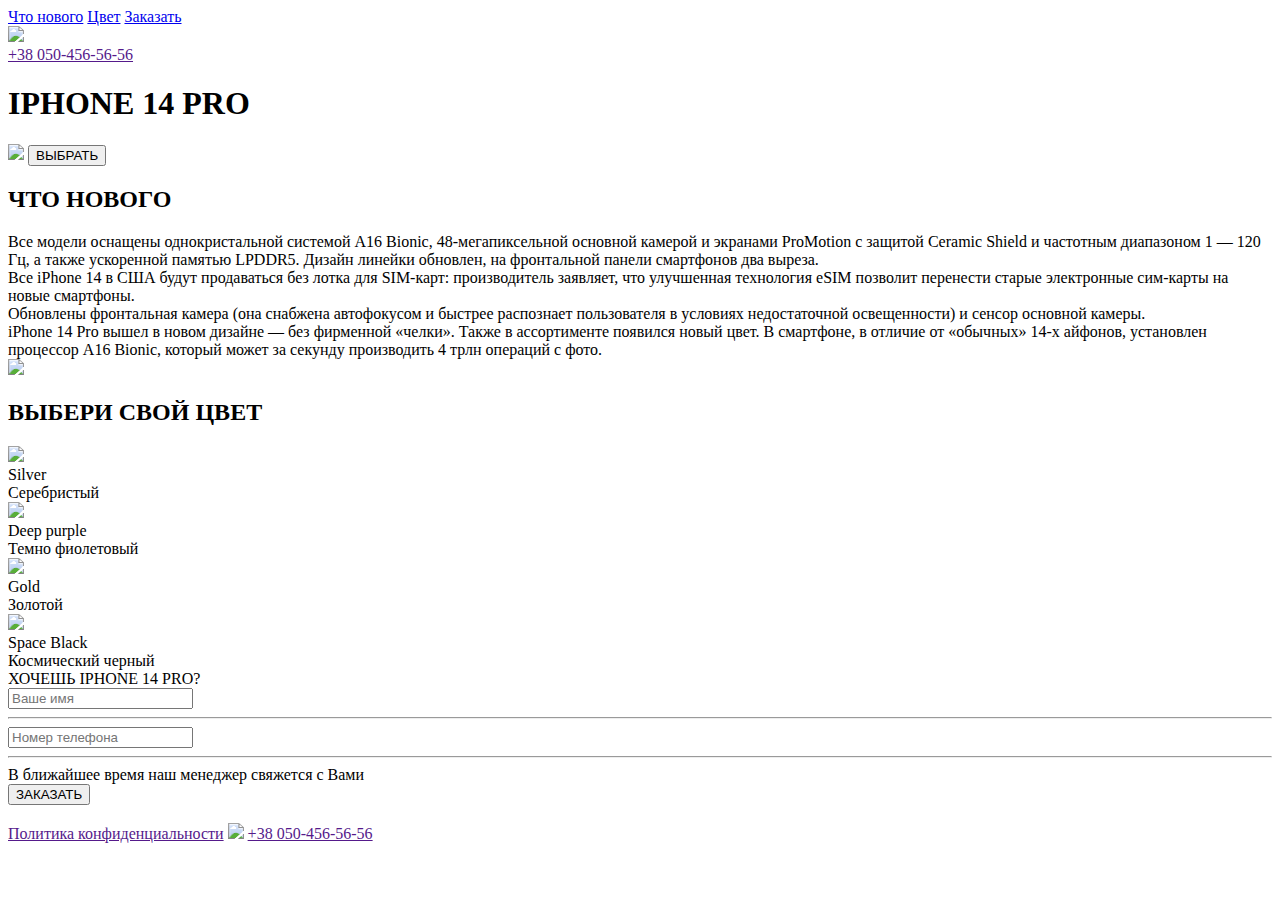
==== PEPE/index.html @ 15600d97 "6" ====
<!DOCTYPE html>
<html lang="ru">

<head>
	<meta charset="UTF-8">
	<meta http-equiv="X-UA-Compatible" content="IE=edge">
	<meta name="viewport" content="width=device-width, initial-scale=1.0">
	<link rel="stylesheet" href="css/style.css">
	<link rel="preconnect" href="https://fonts.googleapis.com">
	<link rel="preconnect" href="https://fonts.gstatic.com" crossorigin>
	<link href="https://fonts.googleapis.com/css2?family=Inter:wght@400;700&display=swap" rel="stylesheet">
	<title>Iphone 14 pro</title>
</head>

<body>
	<div class="wrapper">
		<header class="header">
			<nav class="header__nav-row">
				<div class="header__column">
					<div class="header__item item-column">
						<a data-goto=".whats-new" href='#' class="header__item-text">Что нового</a>
						<a data-goto=".pick-color" href="#" class="header__item-text">Цвет</a>
						<a data-goto=".purchase" href="#" class="header__item-text">Заказать</a>
					</div>
					<div class="header__item"><img href="" src="/img/Group.png" class="header__item-logo"></img></div>
					<div class="header__item"><a href="" class="header__item-phone">+38 050-456-56-56</a></div>
				</div>
			</nav>
		</header>
		<div class="header__content">
			<h1 class="header__content-h1 __anim-items">IPHONE 14 PRO</h1>
			<img src="/img/iphone_14_pro_finish_unselect_gallery_1_202209_GEO_US_removebg.png"
				class="header__content-iphone __anim-items"></img>
			<button data-goto=".pick-color" class="header__content-btn btn">ВЫБРАТЬ</button>
		</div>
		<div class="content">
			<h2 class="content__text whats-new">ЧТО НОВОГО</h2>
			<div class="content__container">
				<div class="container__items">
					<div class="container__item">
						<div class="container__text __anim-items">Все модели оснащены однокристальной системой A16
							Bionic,
							48-мегапиксельной основной камерой и экранами ProMotion с
							защитой Ceramic Shield и частотным диапазоном 1 — 120 Гц, а также ускоренной памятью LPDDR5.
							Дизайн линейки обновлен, на
							фронтальной панели смартфонов два выреза.</div>
						<div class="container__text __anim-items">Все iPhone 14 в США будут продаваться без
							лотка для
							SIM-карт:
							производитель заявляет, что улучшенная технология eSIM
							позволит перенести старые электронные сим-карты на новые смартфоны.</div>
						<div class="container__text __anim-items">Обновлены фронтальная камера (она снабжена
							автофокусом
							и быстрее
							распознает пользователя в условиях недостаточной
							освещенности) и сенсор основной камеры.
						</div>
						<div class="container__text text-bold __anim-items">iPhone 14 Pro вышел в новом дизайне
							— без
							фирменной
							«челки». Также в ассортименте появился новый цвет. В смартфоне, в
							отличие от «обычных» 14-х айфонов, установлен процессор A16 Bionic, который может за секунду
							производить 4 трлн операций
							с фото.</div>
					</div>
				</div>
				<div class="container__item-block"></div>
				<div class="container__item"><img class="item__iphone __anim-items"
						src="/img/Apple-iPhone-14-Pro-Max 1.jpg"></img>
				</div>

			</div>
			<h2 class="content__text pick-color">ВЫБЕРИ СВОЙ ЦВЕТ</h2>
			<div class="content__raw">
				<div class="box__items  __anim-items">
					<div class="box__item">
						<div class="item__content image "><img src="/img/silver 1.jpg"
								class="color__img __anim-items"></img></div>

						<div class="item__tittle">Silver</div>
						<div class="item__text">Серебристый</div>
					</div>
					<div class="box__item">
						<div class="item__content image"><img src="/img/purple.jpg" class="color__img"></img></div>
						<div class="item__tittle">Deep purple</div>
						<div class="item__text">Темно фиолетовый</div>
					</div>
					<div class="box__item">
						<div class="item__content image"><img src="/img/голд.jpg" class="color__img"></img></div>
						<div class="item__tittle">Gold</div>
						<div class="item__text">Золотой</div>
					</div>
					<div class="box__item">
						<div class="item__content image"><img src="/img/black.jpg" class="color__img"></img></div>
						<div class="item__tittle">Space Black</div>
						<div class="item__text">Космический черный</div>
					</div>
				</div>
			</div>
		</div>
		<div class="form">
			<div class="form__raw __anim-items">
				<div class="form__column-items ">
					<div class="column__item contacts">
						<div class="column__item form__content">
							<div class="form__tittle purchase">ХОЧЕШЬ IPHONE 14 PRO?</div>
							<div class="form__name"><input class="input" type="text" placeholder="Ваше имя"></div>
							<hr class="line">
							<div class="form__phone"><input type="tel" class="input" placeholder="Номер телефона"
									name="" id=""></div>
							<hr class="line">

							<div class="form__text">В ближайшее время наш менеджер свяжется с Вами</div>
							<button class="item__btn btn">ЗАКАЗАТЬ</button>
						</div>
					</div>

					<div class="column__item"><img class="column__iphone"
							src="/img/hero_endframe__cvklg0xk3w6e_large 1.jpg" alt=""></div>
				</div>
			</div>
		</div>

		<footer class="footer">
			<div class="footer__items">
				<a href="" class="footer__item">Политика конфиденциальности</a>
				<img src="/img/Group.png" class="footer__item footer__img"></img>
				<a href="" class="footer__item">+38 050-456-56-56</a>
			</div>
		</footer>
	</div>
	<script src="/script.js"></script>
</body>

</html>
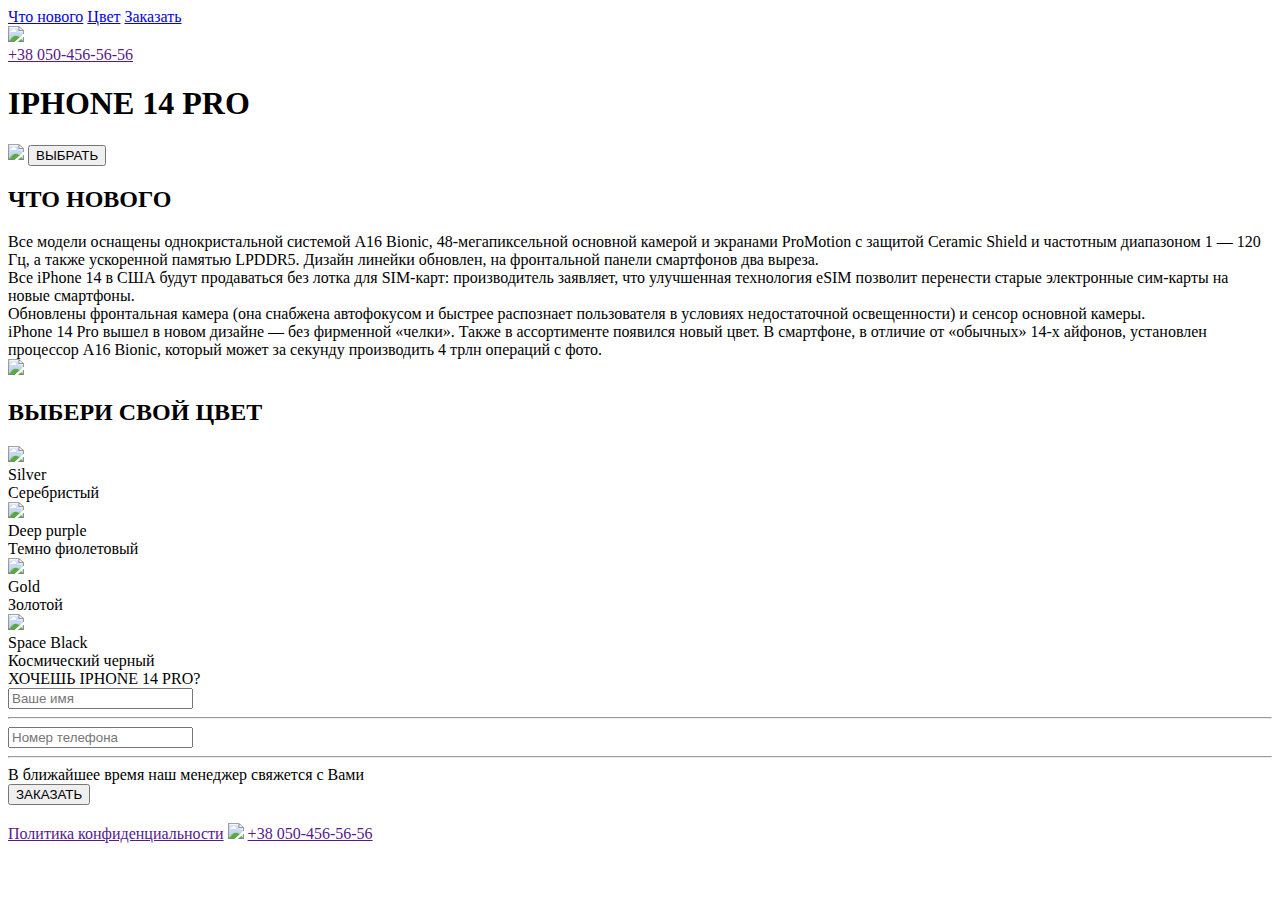
==== commit 492c5d42: "7" ====
--- a/PEPE/index.html
+++ b/PEPE/index.html
@@ -5,7 +5,7 @@
 	<meta charset="UTF-8">
 	<meta http-equiv="X-UA-Compatible" content="IE=edge">
 	<meta name="viewport" content="width=device-width, initial-scale=1.0">
-	<link rel="stylesheet" href="css/style.css">
+	<link rel="stylesheet" href="/style.css">
 	<link rel="preconnect" href="https://fonts.googleapis.com">
 	<link rel="preconnect" href="https://fonts.gstatic.com" crossorigin>
 	<link href="https://fonts.googleapis.com/css2?family=Inter:wght@400;700&display=swap" rel="stylesheet">
@@ -22,14 +22,14 @@
 						<a data-goto=".pick-color" href="#" class="header__item-text">Цвет</a>
 						<a data-goto=".purchase" href="#" class="header__item-text">Заказать</a>
 					</div>
-					<div class="header__item"><img href="" src="/img/Group.png" class="header__item-logo"></img></div>
+					<div class="header__item"><img href="" src="/Group.png" class="header__item-logo"></img></div>
 					<div class="header__item"><a href="" class="header__item-phone">+38 050-456-56-56</a></div>
 				</div>
 			</nav>
 		</header>
 		<div class="header__content">
 			<h1 class="header__content-h1 __anim-items">IPHONE 14 PRO</h1>
-			<img src="/img/iphone_14_pro_finish_unselect_gallery_1_202209_GEO_US_removebg.png"
+			<img src="/iphone_14_pro_finish_unselect_gallery_1_202209_GEO_US_removebg.png"
 				class="header__content-iphone __anim-items"></img>
 			<button data-goto=".pick-color" class="header__content-btn btn">ВЫБРАТЬ</button>
 		</div>
@@ -66,7 +66,7 @@
 				</div>
 				<div class="container__item-block"></div>
 				<div class="container__item"><img class="item__iphone __anim-items"
-						src="/img/Apple-iPhone-14-Pro-Max 1.jpg"></img>
+						src="/Apple-iPhone-14-Pro-Max 1.jpg"></img>
 				</div>
 
 			</div>
@@ -74,24 +74,24 @@
 			<div class="content__raw">
 				<div class="box__items  __anim-items">
 					<div class="box__item">
-						<div class="item__content image "><img src="/img/silver 1.jpg"
+						<div class="item__content image "><img src="/silver 1.jpg"
 								class="color__img __anim-items"></img></div>
 
 						<div class="item__tittle">Silver</div>
 						<div class="item__text">Серебристый</div>
 					</div>
 					<div class="box__item">
-						<div class="item__content image"><img src="/img/purple.jpg" class="color__img"></img></div>
+						<div class="item__content image"><img src="/purple.jpg" class="color__img"></img></div>
 						<div class="item__tittle">Deep purple</div>
 						<div class="item__text">Темно фиолетовый</div>
 					</div>
 					<div class="box__item">
-						<div class="item__content image"><img src="/img/голд.jpg" class="color__img"></img></div>
+						<div class="item__content image"><img src="/голд.jpg" class="color__img"></img></div>
 						<div class="item__tittle">Gold</div>
 						<div class="item__text">Золотой</div>
 					</div>
 					<div class="box__item">
-						<div class="item__content image"><img src="/img/black.jpg" class="color__img"></img></div>
+						<div class="item__content image"><img src="/black.jpg" class="color__img"></img></div>
 						<div class="item__tittle">Space Black</div>
 						<div class="item__text">Космический черный</div>
 					</div>
@@ -116,7 +116,7 @@
 					</div>
 
 					<div class="column__item"><img class="column__iphone"
-							src="/img/hero_endframe__cvklg0xk3w6e_large 1.jpg" alt=""></div>
+							src="/hero_endframe__cvklg0xk3w6e_large 1.jpg 1.jpg" alt=""></div>
 				</div>
 			</div>
 		</div>
@@ -124,12 +124,12 @@
 		<footer class="footer">
 			<div class="footer__items">
 				<a href="" class="footer__item">Политика конфиденциальности</a>
-				<img src="/img/Group.png" class="footer__item footer__img"></img>
+				<img src="/Group.png" class="footer__item footer__img"></img>
 				<a href="" class="footer__item">+38 050-456-56-56</a>
 			</div>
 		</footer>
 	</div>
-	<script src="/script.js"></script>
+	<script src="script.js"></script>
 </body>
 
 </html>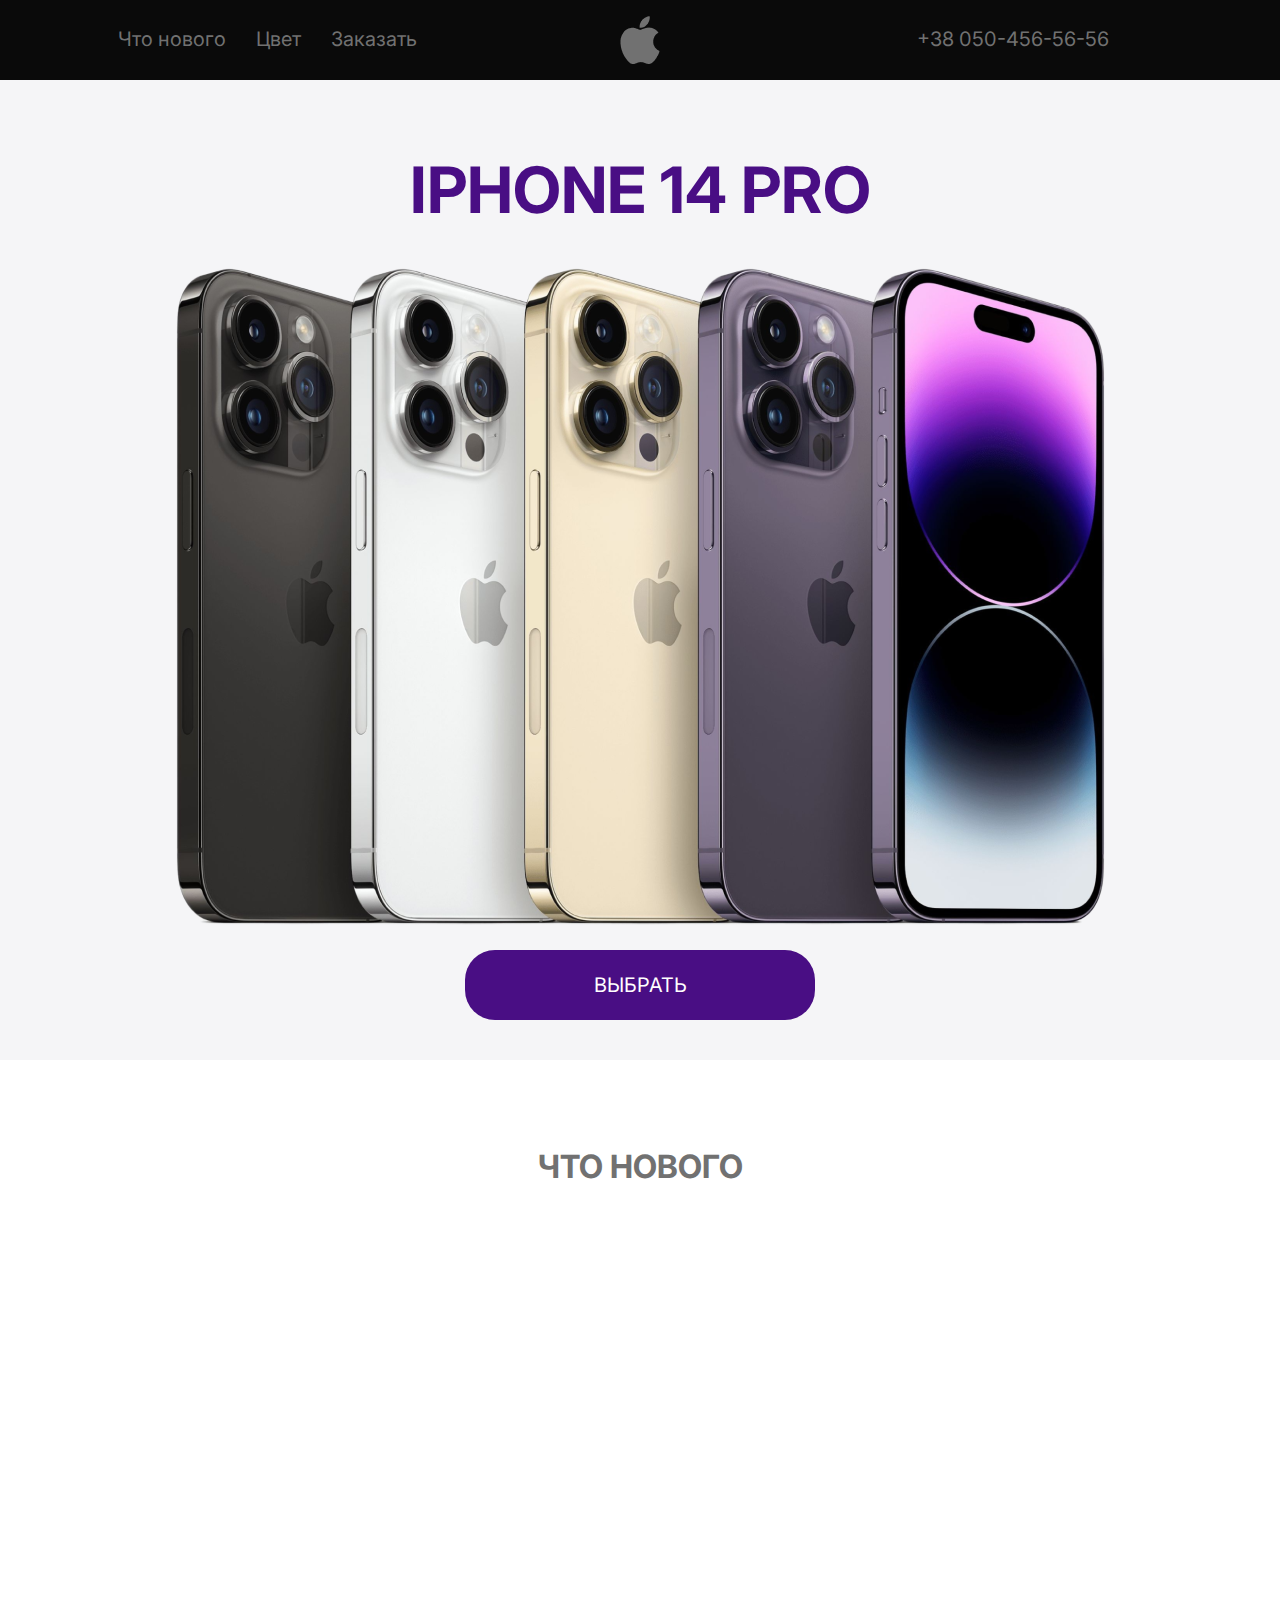
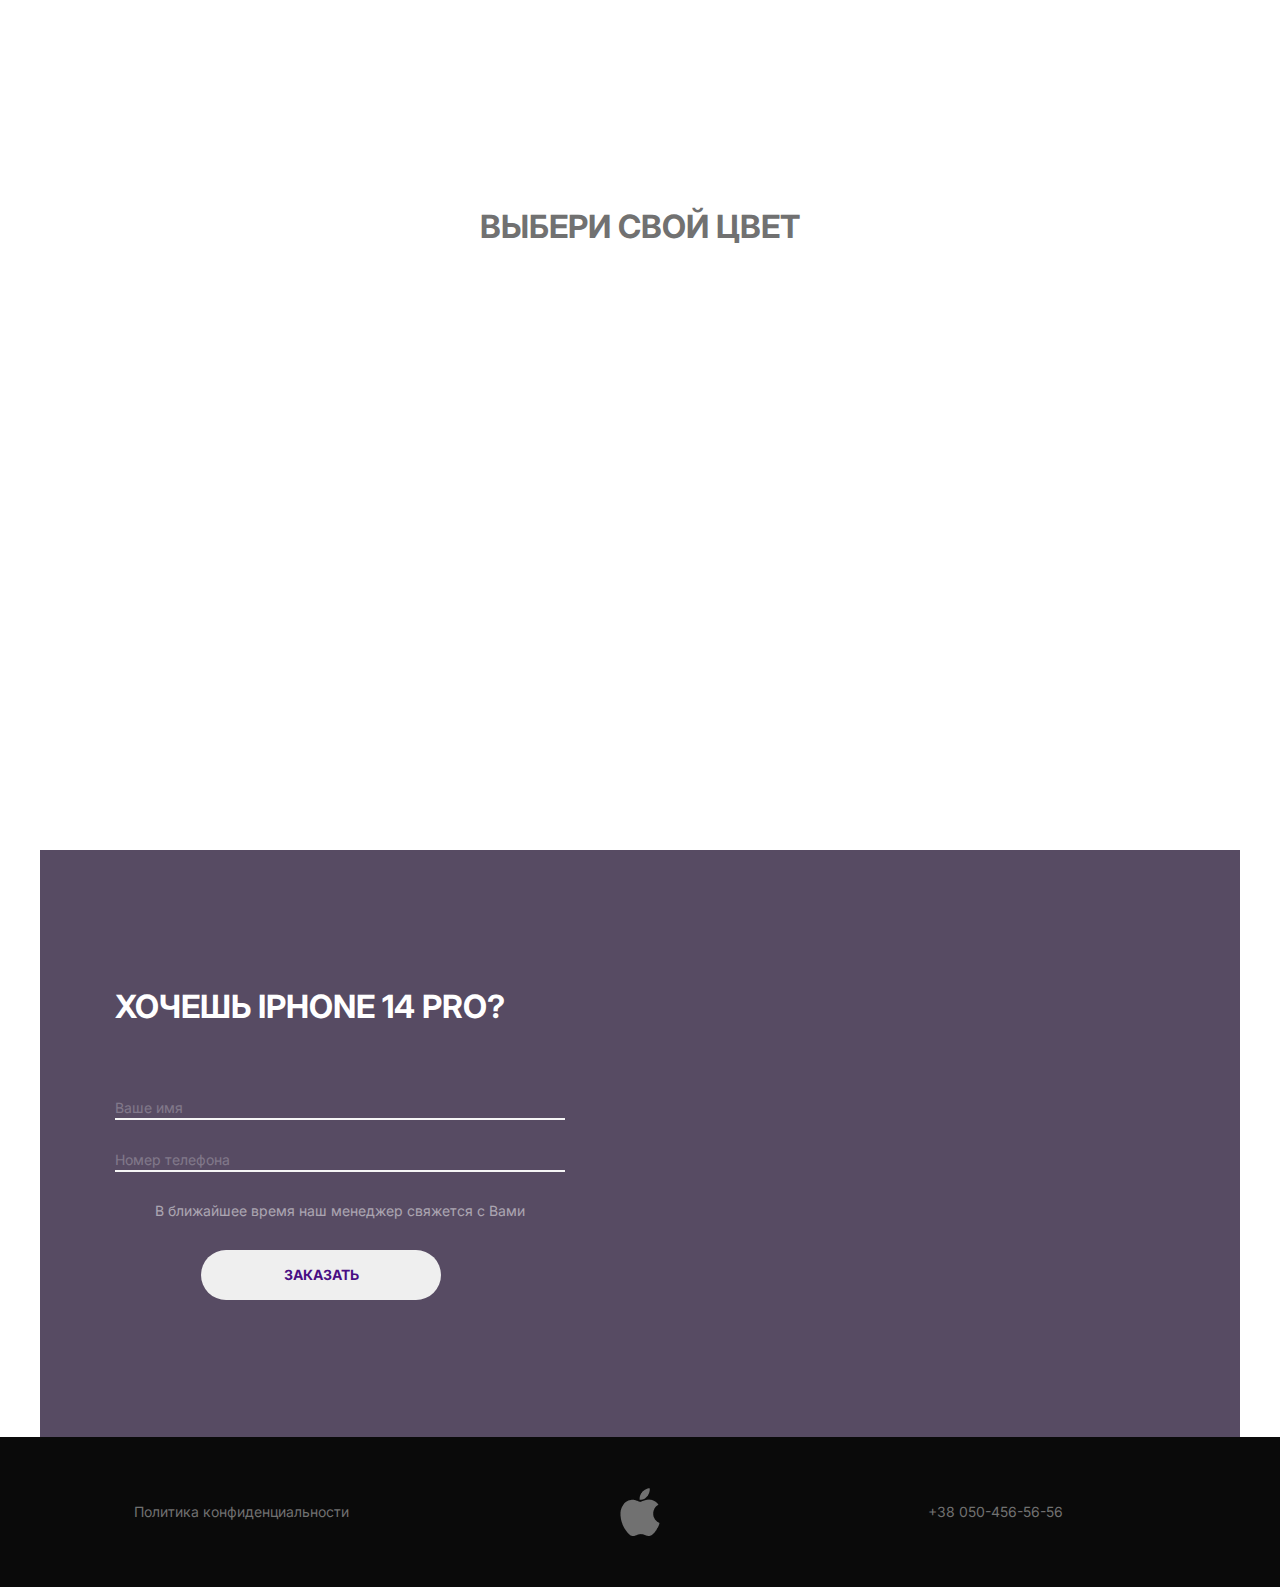
==== commit 38adb236: "Add files via upload" ====
--- a/PEPE/index.html
+++ b/PEPE/index.html
@@ -5,7 +5,7 @@
 	<meta charset="UTF-8">
 	<meta http-equiv="X-UA-Compatible" content="IE=edge">
 	<meta name="viewport" content="width=device-width, initial-scale=1.0">
-	<link rel="stylesheet" href="/style.css">
+	<link rel="stylesheet" href="style.css">
 	<link rel="preconnect" href="https://fonts.googleapis.com">
 	<link rel="preconnect" href="https://fonts.gstatic.com" crossorigin>
 	<link href="https://fonts.googleapis.com/css2?family=Inter:wght@400;700&display=swap" rel="stylesheet">
@@ -22,14 +22,14 @@
 						<a data-goto=".pick-color" href="#" class="header__item-text">Цвет</a>
 						<a data-goto=".purchase" href="#" class="header__item-text">Заказать</a>
 					</div>
-					<div class="header__item"><img href="" src="/Group.png" class="header__item-logo"></img></div>
+					<div class="header__item"><img href="" src="Group.png" class="header__item-logo"></img></div>
 					<div class="header__item"><a href="" class="header__item-phone">+38 050-456-56-56</a></div>
 				</div>
 			</nav>
 		</header>
 		<div class="header__content">
 			<h1 class="header__content-h1 __anim-items">IPHONE 14 PRO</h1>
-			<img src="/iphone_14_pro_finish_unselect_gallery_1_202209_GEO_US_removebg.png"
+			<img src="iphone_14_pro_finish_unselect_gallery_1_202209_GEO_US_removebg.png"
 				class="header__content-iphone __anim-items"></img>
 			<button data-goto=".pick-color" class="header__content-btn btn">ВЫБРАТЬ</button>
 		</div>
@@ -66,7 +66,7 @@
 				</div>
 				<div class="container__item-block"></div>
 				<div class="container__item"><img class="item__iphone __anim-items"
-						src="/Apple-iPhone-14-Pro-Max 1.jpg"></img>
+						src="Apple-iPhone-14-Pro-Max 1.jpg"></img>
 				</div>
 
 			</div>
@@ -74,24 +74,24 @@
 			<div class="content__raw">
 				<div class="box__items  __anim-items">
 					<div class="box__item">
-						<div class="item__content image "><img src="/silver 1.jpg"
-								class="color__img __anim-items"></img></div>
+						<div class="item__content image "><img src="silver 1.jpg" class="color__img __anim-items"></img>
+						</div>
 
 						<div class="item__tittle">Silver</div>
 						<div class="item__text">Серебристый</div>
 					</div>
 					<div class="box__item">
-						<div class="item__content image"><img src="/purple.jpg" class="color__img"></img></div>
+						<div class="item__content image"><img src="purple.jpg" class="color__img"></img></div>
 						<div class="item__tittle">Deep purple</div>
 						<div class="item__text">Темно фиолетовый</div>
 					</div>
 					<div class="box__item">
-						<div class="item__content image"><img src="/голд.jpg" class="color__img"></img></div>
+						<div class="item__content image"><img src="голд.jpg" class="color__img"></img></div>
 						<div class="item__tittle">Gold</div>
 						<div class="item__text">Золотой</div>
 					</div>
 					<div class="box__item">
-						<div class="item__content image"><img src="/black.jpg" class="color__img"></img></div>
+						<div class="item__content image"><img src="black.jpg" class="color__img"></img></div>
 						<div class="item__tittle">Space Black</div>
 						<div class="item__text">Космический черный</div>
 					</div>
@@ -116,7 +116,7 @@
 					</div>
 
 					<div class="column__item"><img class="column__iphone"
-							src="/hero_endframe__cvklg0xk3w6e_large 1.jpg 1.jpg" alt=""></div>
+							src="hero_endframe__cvklg0xk3w6e_large 1.jpg 1.jpg" alt=""></div>
 				</div>
 			</div>
 		</div>
@@ -124,7 +124,7 @@
 		<footer class="footer">
 			<div class="footer__items">
 				<a href="" class="footer__item">Политика конфиденциальности</a>
-				<img src="/Group.png" class="footer__item footer__img"></img>
+				<img src="Group.png" class="footer__item footer__img"></img>
 				<a href="" class="footer__item">+38 050-456-56-56</a>
 			</div>
 		</footer>
--- a/PEPE/style.css
+++ b/PEPE/style.css
@@ -0,0 +1,469 @@
+* {
+  padding: 0;
+  margin: 0;
+  border: 0;
+  font-size: 20px;
+  box-sizing: border-box;
+}
+
+@media (max-width: 1000px) {
+  .content__container {
+    padding: 0 25px;
+    display: flex;
+    flex-direction: column-reverse;
+    align-items: center;
+  }
+  .content__container__items {
+    margin: 0 auto;
+  }
+  .content__container__item:first-child {
+    margin-right: 0px;
+  }
+  .content__container__item-block {
+    width: 0px;
+  }
+  .color__img {
+    margin: 0 auto;
+    max-width: 240px;
+  }
+  .box__items {
+    flex-wrap: wrap;
+    justify-content: center;
+    gap: 10%;
+  }
+  .form__column-items {
+    display: flex;
+    justify-content: center;
+    flex-direction: column;
+  }
+  .column__iphone {
+    max-width: 100%;
+  }
+  .column__item {
+    width: 100%;
+    height: 100%;
+    background: #574B63;
+  }
+  .form__content {
+    padding: 0px;
+  }
+  .column__item {
+    width: auto;
+  }
+}
+.header__item-text {
+  scroll-behavior: smooth;
+}
+
+.wrapper {
+  margin: 0 auto;
+}
+
+.header {
+  width: 100%;
+  min-height: 80px;
+  background-color: #0A0A0A;
+  display: flex;
+  justify-content: center;
+}
+.header__nav-row {
+  display: flex;
+  width: 1119px;
+}
+.header__column {
+  display: flex;
+  flex: 1 0 33.333%;
+}
+.header__item {
+  width: 100%;
+  display: flex;
+  justify-content: center;
+  align-items: center;
+}
+.header__item-text {
+  font-family: "Inter";
+  font-style: normal;
+  font-size: 20px;
+  line-height: 29.05px;
+  color: #717171;
+  text-decoration: none;
+  justify-content: center;
+  margin: 0 30px 0 0;
+}
+.header__item-text:last-child {
+  margin: 0px;
+}
+.header__item-logo {
+  max-width: 100%;
+}
+.header__item-phone {
+  font-family: "Inter";
+  font-style: normal;
+  font-size: 20px;
+  line-height: 29.05px;
+  text-decoration: none;
+  color: #717171;
+}
+.header__content {
+  display: flex;
+  justify-content: center;
+  flex-direction: column;
+  width: 100%;
+  background-color: #F5F5F7;
+  margin-bottom: 87px;
+}
+.header__content-h1 {
+  text-align: center;
+  transform: translate(0px, 100%);
+  opacity: 0;
+  transition: all 0.8s ease 0s;
+  font-family: "Inter";
+  font-style: normal;
+  padding-top: 71px;
+  color: #490E84;
+  font-size: 64px;
+  line-height: 77.45px;
+  margin-bottom: 40px;
+}
+.header__content-h1._active {
+  transform: translate(0px, 0px);
+  opacity: 1;
+}
+.header__content-iphone {
+  transform: translate(0px, 20%);
+  opacity: 0;
+  transition: all 0.8s ease 0s;
+  max-width: 100%;
+  margin: 0 auto;
+  margin-bottom: 25px;
+}
+.header__content-iphone._active {
+  opacity: 1;
+  transform: translate(0px, 0px);
+}
+.header__content-btn {
+  font-family: "Inter";
+  font-style: normal;
+  margin: 0 auto;
+  background-color: #490E84;
+  color: white;
+  margin-bottom: 40px;
+}
+
+.item-column {
+  display: flex;
+}
+
+.btn {
+  width: 350px;
+  height: 70px;
+  border-radius: 30px;
+}
+
+.content {
+  margin: 0 auto;
+  max-width: 1101px;
+}
+.content__text {
+  font-family: "Inter";
+  font-style: normal;
+  text-align: center;
+  margin-bottom: 50px;
+  color: #717171;
+  font-size: 32px;
+  line-height: 39px;
+}
+.content__container {
+  display: flex;
+  justify-content: center;
+}
+.content__raw {
+  margin-bottom: 150px;
+}
+
+.container__items {
+  max-width: 560px;
+}
+.container__item-block {
+  width: 191px;
+}
+.container__text {
+  transform: translate(0px, 100px);
+  opacity: 0;
+  transition: all 0.8s ease 0s;
+  font-family: "Inter";
+  font-style: normal;
+  color: #0A0A0A;
+  font-weight: 400;
+  font-size: 14px;
+  line-height: 130%;
+  margin-bottom: 30px;
+}
+.container__text._active {
+  transform: translate(0px, 0px);
+  opacity: 1;
+}
+.container__text:last-child {
+  margin-bottom: 150px;
+}
+
+.item__iphone {
+  transform: translate(0px, 100px);
+  opacity: 0;
+  transition: all 0.8s ease 0s;
+  max-width: 350px;
+}
+
+.item__iphone._active {
+  transform: translate(0px, 0px);
+  opacity: 1;
+}
+
+.text-bold {
+  color: #0A0A0A;
+  font-weight: 700;
+  font-size: 20px;
+  line-height: 130%;
+}
+
+.raw__items {
+  display: flex;
+}
+.box__items {
+  display: flex;
+}
+
+.box__item {
+  flex: 0 1 25%;
+}
+
+.item__text {
+  color: #0A0A0A;
+  font-family: "Inter";
+  font-style: normal;
+  text-align: center;
+  font-weight: 400;
+  font-size: 14px;
+  line-height: 130%;
+}
+.item__tittle {
+  color: #0A0A0A;
+  font-family: "Inter";
+  font-style: normal;
+  margin-bottom: 20px;
+  text-align: center;
+  font-weight: 700;
+  font-size: 20px;
+  line-height: 130%;
+}
+.item__btn {
+  margin-left: 86px;
+  width: 240px;
+  height: 50px;
+  font-family: "Inter";
+  font-style: normal;
+}
+
+.item__content {
+  display: flex;
+  margin-bottom: 20px;
+}
+
+.color__img {
+  margin: 0 auto;
+  max-width: 240px;
+}
+
+.color__img:hover {
+  border-radius: 31px;
+  -webkit-animation: shadow-drop-2-lr 0.4s cubic-bezier(0.25, 0.46, 0.45, 0.94) both;
+          animation: shadow-drop-2-lr 0.4s cubic-bezier(0.25, 0.46, 0.45, 0.94) both;
+}
+
+.box__items {
+  transform: translate(0px, 20%);
+  opacity: 0;
+  transition: all 0.8s ease 0s;
+}
+
+.box__items._active {
+  transform: translate(0px, 0px);
+  opacity: 1;
+}
+
+.form__raw {
+  max-height: 600px;
+  max-width: 1200px;
+  margin: 0 auto;
+}
+.form__column-items {
+  background: #574B63;
+  display: flex;
+}
+.form__tittle {
+  font-family: "Inter";
+  font-style: normal;
+  color: white;
+  font-weight: 700;
+  font-size: 32px;
+  line-height: 39px;
+  margin-bottom: 72px;
+}
+.form__name {
+  font-family: "Inter";
+  font-style: normal;
+  color: white;
+  font-weight: 400;
+  font-size: 14px;
+  line-height: 130%;
+  opacity: 0.5;
+  margin-bottom: 10px;
+}
+.form__phone {
+  font-family: "Inter";
+  font-style: normal;
+  color: white;
+  font-weight: 400;
+  font-size: 14px;
+  line-height: 130%;
+  opacity: 0.5;
+  margin-bottom: 10px;
+}
+.form__text {
+  font-family: "Inter";
+  font-style: normal;
+  text-align: center;
+  color: white;
+  font-weight: 400;
+  font-size: 14px;
+  line-height: 130%;
+  opacity: 0.5;
+  margin-bottom: 30px;
+}
+
+.line {
+  margin-top: -10px;
+  border: 1px solid #F5F5F5;
+  margin-bottom: 30px;
+}
+
+.column__item {
+  width: 100%;
+  height: 100%;
+}
+.column__iphone {
+  min-width: 100%;
+}
+
+.form__content {
+  padding: 137px 75px;
+}
+
+.item__btn {
+  color: #490E84;
+  font-weight: 700;
+  font-size: 14px;
+  line-height: 130%;
+}
+
+.btn:hover {
+  -webkit-animation: shadow-drop-2-lr 0.4s cubic-bezier(0.25, 0.46, 0.45, 0.94) both;
+          animation: shadow-drop-2-lr 0.4s cubic-bezier(0.25, 0.46, 0.45, 0.94) both;
+}
+
+.footer {
+  height: 150px;
+  background: #0A0A0A;
+  display: flex;
+}
+.footer__items {
+  display: flex;
+  align-items: center;
+  flex: 1 0 33.333%;
+}
+.footer__item {
+  width: 218px;
+  font-family: "Inter";
+  font-style: normal;
+  margin: 0 auto;
+  text-decoration: none;
+  font-weight: 400;
+  font-size: 14px;
+  line-height: 130%;
+  color: #717171;
+}
+.footer__img {
+  width: 40px;
+}
+
+.input {
+  min-height: 20px;
+  min-width: 450px;
+  font-family: "Inter";
+  font-style: normal;
+  margin: 0 auto;
+  text-decoration: none;
+  font-weight: 400;
+  font-size: 14px;
+  line-height: 130%;
+  outline: none;
+  color: white;
+  background: rgba(87, 75, 99, 0);
+}
+
+.input:hover {
+  border-radius: 5px;
+  -webkit-animation: shadow-drop-2-lr 0.4s cubic-bezier(0.25, 0.46, 0.45, 0.94) both;
+          animation: shadow-drop-2-lr 0.4s cubic-bezier(0.25, 0.46, 0.45, 0.94) both;
+}
+
+input::-webkit-input-placeholder {
+  color: white;
+  opacity: 0.5;
+}
+
+@-webkit-keyframes shadow-drop-2-lr {
+  0% {
+    transform: translateZ(0);
+    box-shadow: 0 0 0 0 rgba(0, 0, 0, 0), 0 0 0 0 rgba(0, 0, 0, 0);
+  }
+  100% {
+    transform: translateZ(50px);
+    box-shadow: 0 0 20px 0px rgba(0, 0, 0, 0.5), 12px 0 20px -12px rgba(0, 0, 0, 0.1);
+  }
+}
+
+@keyframes shadow-drop-2-lr {
+  0% {
+    transform: translateZ(0);
+    box-shadow: 0 0 0 0 rgba(0, 0, 0, 0), 0 0 0 0 rgba(0, 0, 0, 0);
+  }
+  100% {
+    transform: translateZ(50px);
+    box-shadow: 0 0 20px 0px rgba(0, 0, 0, 0.5), 12px 0 20px -12px rgba(0, 0, 0, 0.1);
+  }
+}
+@-webkit-keyframes tracking-in-expand {
+  0% {
+    letter-spacing: -0.5em;
+    opacity: 0;
+  }
+  40% {
+    opacity: 0.6;
+  }
+  100% {
+    opacity: 1;
+  }
+}
+@keyframes tracking-in-expand {
+  0% {
+    letter-spacing: -0.5em;
+    opacity: 0;
+  }
+  40% {
+    opacity: 0.6;
+  }
+  100% {
+    opacity: 1;
+  }
+}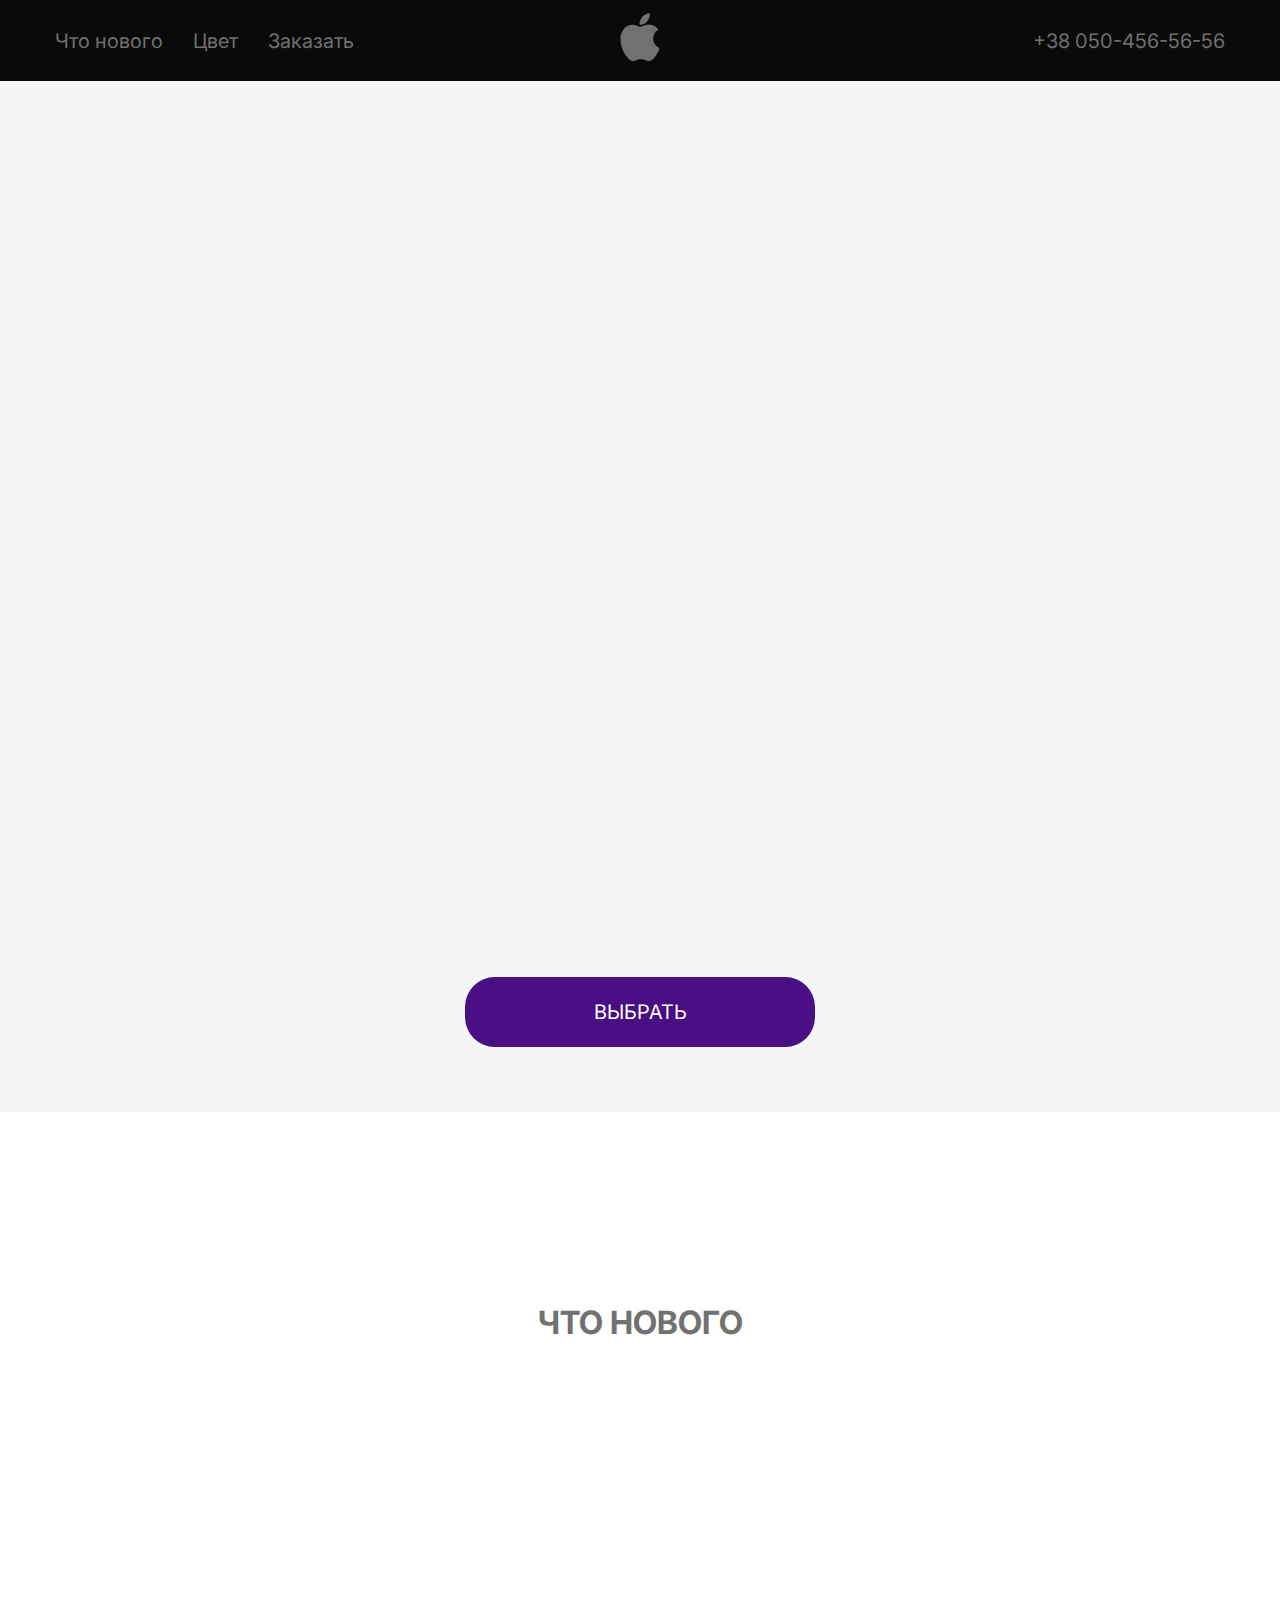
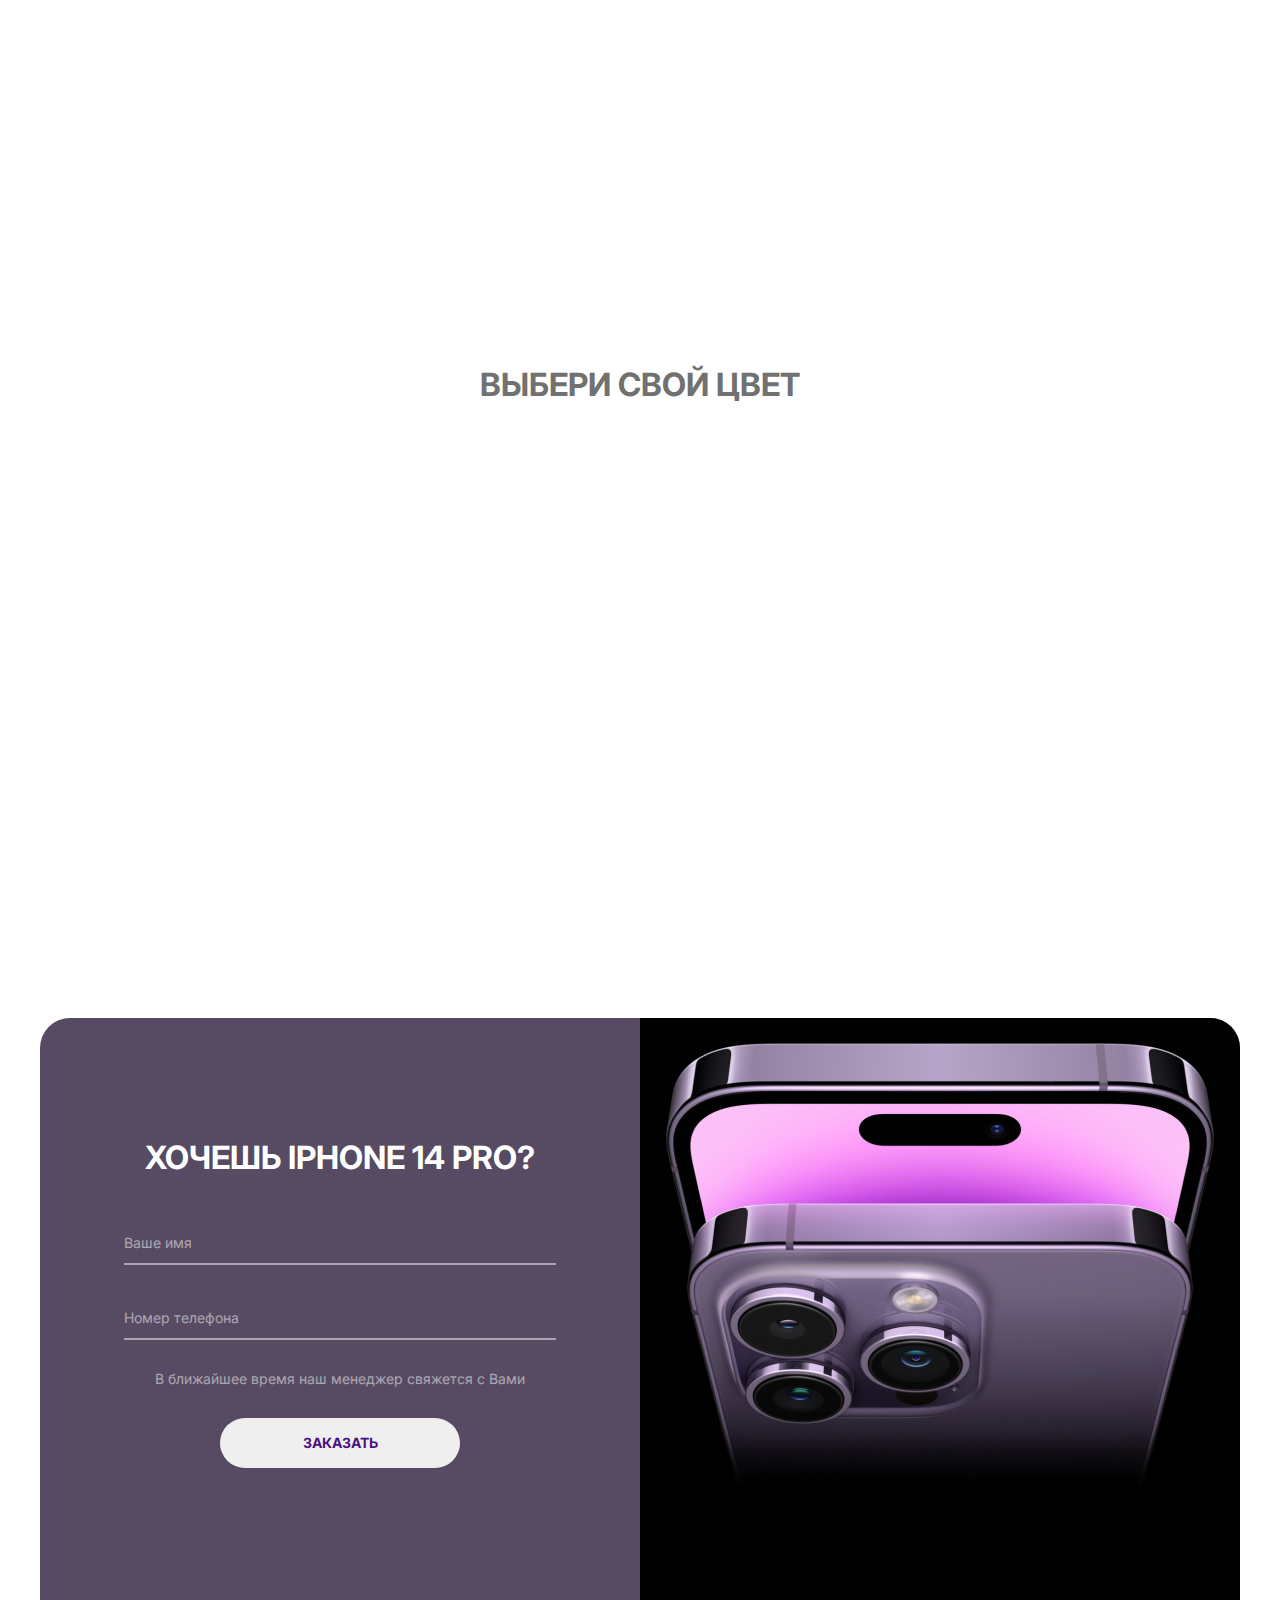
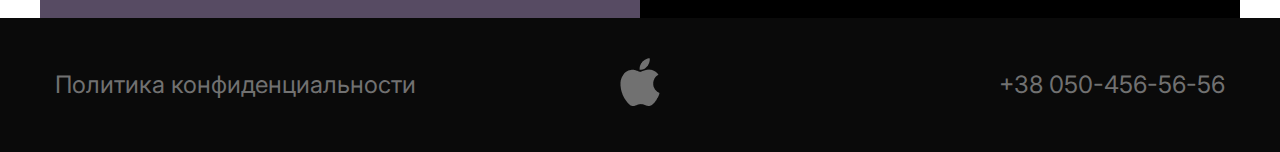
==== commit 7d37d390: "Add files via upload" ====
--- a/PEPE/index.html
+++ b/PEPE/index.html
@@ -5,6 +5,7 @@
 	<meta charset="UTF-8">
 	<meta http-equiv="X-UA-Compatible" content="IE=edge">
 	<meta name="viewport" content="width=device-width, initial-scale=1.0">
+	<link rel="stylesheet" href="normalize.css">
 	<link rel="stylesheet" href="style.css">
 	<link rel="preconnect" href="https://fonts.googleapis.com">
 	<link rel="preconnect" href="https://fonts.gstatic.com" crossorigin>
@@ -14,26 +15,42 @@
 
 <body>
 	<div class="wrapper">
+
 		<header class="header">
-			<nav class="header__nav-row">
-				<div class="header__column">
+			<div class="_container">
+				<nav class="header__nav-row">
+					<button class="header__menu-btn" type="button">
+						<span class="btn-line"></span>
+						<span class="btn-line"></span>
+						<span class="btn-line"></span>
+						<span class="btn-line"></span>
+
+
+					</button>
+
 					<div class="header__item item-column">
 						<a data-goto=".whats-new" href='#' class="header__item-text">Что нового</a>
 						<a data-goto=".pick-color" href="#" class="header__item-text">Цвет</a>
 						<a data-goto=".purchase" href="#" class="header__item-text">Заказать</a>
 					</div>
-					<div class="header__item"><img href="" src="Group.png" class="header__item-logo"></img></div>
-					<div class="header__item"><a href="" class="header__item-phone">+38 050-456-56-56</a></div>
-				</div>
-			</nav>
+					<div class="header__item header__item-logo"><img href="" src="Group.png"></img></div>
+					<div class="header__item item__phone header__item-phone"><a href="+38 050-456-56-56">+38
+							050-456-56-56</a>
+					</div>
+
+				</nav>
+			</div>
 		</header>
+
+
+
 		<div class="header__content">
 			<h1 class="header__content-h1 __anim-items">IPHONE 14 PRO</h1>
 			<img src="iphone_14_pro_finish_unselect_gallery_1_202209_GEO_US_removebg.png"
 				class="header__content-iphone __anim-items"></img>
 			<button data-goto=".pick-color" class="header__content-btn btn">ВЫБРАТЬ</button>
 		</div>
-		<div class="content">
+		<section class="content">
 			<h2 class="content__text whats-new">ЧТО НОВОГО</h2>
 			<div class="content__container">
 				<div class="container__items">
@@ -41,7 +58,8 @@
 						<div class="container__text __anim-items">Все модели оснащены однокристальной системой A16
 							Bionic,
 							48-мегапиксельной основной камерой и экранами ProMotion с
-							защитой Ceramic Shield и частотным диапазоном 1 — 120 Гц, а также ускоренной памятью LPDDR5.
+							защитой Ceramic Shield и частотным диапазоном 1 — 120 Гц, а также ускоренной памятью
+							LPDDR5.
 							Дизайн линейки обновлен, на
 							фронтальной панели смартфонов два выреза.</div>
 						<div class="container__text __anim-items">Все iPhone 14 в США будут продаваться без
@@ -59,7 +77,8 @@
 							— без
 							фирменной
 							«челки». Также в ассортименте появился новый цвет. В смартфоне, в
-							отличие от «обычных» 14-х айфонов, установлен процессор A16 Bionic, который может за секунду
+							отличие от «обычных» 14-х айфонов, установлен процессор A16 Bionic, который может за
+							секунду
 							производить 4 трлн операций
 							с фото.</div>
 					</div>
@@ -77,59 +96,56 @@
 						<div class="item__content image "><img src="silver 1.jpg" class="color__img __anim-items"></img>
 						</div>
 
-						<div class="item__tittle">Silver</div>
+						<div class="item__title">Silver</div>
 						<div class="item__text">Серебристый</div>
 					</div>
 					<div class="box__item">
 						<div class="item__content image"><img src="purple.jpg" class="color__img"></img></div>
-						<div class="item__tittle">Deep purple</div>
+						<div class="item__title">Deep purple</div>
 						<div class="item__text">Темно фиолетовый</div>
 					</div>
 					<div class="box__item">
 						<div class="item__content image"><img src="голд.jpg" class="color__img"></img></div>
-						<div class="item__tittle">Gold</div>
+						<div class="item__title">Gold</div>
 						<div class="item__text">Золотой</div>
 					</div>
 					<div class="box__item">
 						<div class="item__content image"><img src="black.jpg" class="color__img"></img></div>
-						<div class="item__tittle">Space Black</div>
+						<div class="item__title">Space Black</div>
 						<div class="item__text">Космический черный</div>
 					</div>
 				</div>
 			</div>
-		</div>
-		<div class="form">
-			<div class="form__raw __anim-items">
-				<div class="form__column-items ">
-					<div class="column__item contacts">
-						<div class="column__item form__content">
-							<div class="form__tittle purchase">ХОЧЕШЬ IPHONE 14 PRO?</div>
-							<div class="form__name"><input class="input" type="text" placeholder="Ваше имя"></div>
-							<hr class="line">
-							<div class="form__phone"><input type="tel" class="input" placeholder="Номер телефона"
-									name="" id=""></div>
-							<hr class="line">
+		</section>
+		<section class="contacts">
+			<div class="container ">
+				<div class="contacts-inner __anim-items purchase">
+					<form class="contacts__form">
+						<div class="contacts__title">ХОЧЕШЬ IPHONE 14 PRO?</div>
+						<input class="contacts__input" type="text" placeholder="Ваше имя">
 
-							<div class="form__text">В ближайшее время наш менеджер свяжется с Вами</div>
-							<button class="item__btn btn">ЗАКАЗАТЬ</button>
-						</div>
-					</div>
+						<input type="tel" class="contacts__input" placeholder="Номер телефона" name="" id="">
 
-					<div class="column__item"><img class="column__iphone"
-							src="hero_endframe__cvklg0xk3w6e_large 1.jpg 1.jpg" alt=""></div>
+						<p class="contacts__text">В ближайшее время наш менеджер свяжется с Вами</p>
+						<button type="submit" class="item__btn btn">ЗАКАЗАТЬ</button>
+					</form>
+					<img class="contacts__iphone" src="hero_endframe__cvklg0xk3w6e_large 1.jpg" alt="">
 				</div>
 			</div>
-		</div>
+		</section>
 
 		<footer class="footer">
-			<div class="footer__items">
-				<a href="" class="footer__item">Политика конфиденциальности</a>
-				<img src="Group.png" class="footer__item footer__img"></img>
-				<a href="" class="footer__item">+38 050-456-56-56</a>
+			<div class="container">
+				<div class="footer__items">
+					<a href="" class="footer__item footer__link">Политика конфиденциальности</a>
+					<div class="footer__item"><img src="Group.png" class="footer__item footer__img"></img></div>
+					<a href="+38 050-456-56-56" class="footer__item phone">+38 050-456-56-56</a>
+				</div>
 			</div>
 		</footer>
 	</div>
-	<script src="script.js"></script>
+
+	<script src="/script.js"></script>
 </body>
 
 </html>--- a/PEPE/style.css
+++ b/PEPE/style.css
@@ -6,111 +6,60 @@
   box-sizing: border-box;
 }
 
-@media (max-width: 1000px) {
-  .content__container {
-    padding: 0 25px;
-    display: flex;
-    flex-direction: column-reverse;
-    align-items: center;
-  }
-  .content__container__items {
-    margin: 0 auto;
-  }
-  .content__container__item:first-child {
-    margin-right: 0px;
-  }
-  .content__container__item-block {
-    width: 0px;
-  }
-  .color__img {
-    margin: 0 auto;
-    max-width: 240px;
-  }
-  .box__items {
-    flex-wrap: wrap;
-    justify-content: center;
-    gap: 10%;
-  }
-  .form__column-items {
-    display: flex;
-    justify-content: center;
-    flex-direction: column;
-  }
-  .column__iphone {
-    max-width: 100%;
-  }
-  .column__item {
-    width: 100%;
-    height: 100%;
-    background: #574B63;
-  }
-  .form__content {
-    padding: 0px;
-  }
-  .column__item {
-    width: auto;
-  }
-}
+a {
+  text-decoration: none;
+  color: inherit;
+}
+
 .header__item-text {
   scroll-behavior: smooth;
 }
 
 .wrapper {
+  min-height: 100%;
+  overflow: hidden;
+}
+
+._container {
+  max-width: 1200px;
   margin: 0 auto;
 }
 
 .header {
-  width: 100%;
-  min-height: 80px;
+  padding: 13px 0 12px 0;
   background-color: #0A0A0A;
-  display: flex;
-  justify-content: center;
-}
-.header__nav-row {
-  display: flex;
-  width: 1119px;
-}
-.header__column {
-  display: flex;
-  flex: 1 0 33.333%;
-}
-.header__item {
-  width: 100%;
-  display: flex;
-  justify-content: center;
-  align-items: center;
-}
-.header__item-text {
   font-family: "Inter";
   font-style: normal;
   font-size: 20px;
   line-height: 29.05px;
   color: #717171;
-  text-decoration: none;
-  justify-content: center;
-  margin: 0 30px 0 0;
+}
+.header__nav-row {
+  padding: 0 15px;
+  display: flex;
+  align-items: center;
+  justify-content: space-between;
+}
+.header__item-text {
+  padding-right: 30px;
 }
 .header__item-text:last-child {
-  margin: 0px;
+  padding-right: 0px;
 }
 .header__item-logo {
   max-width: 100%;
 }
 .header__item-phone {
-  font-family: "Inter";
-  font-style: normal;
-  font-size: 20px;
-  line-height: 29.05px;
-  text-decoration: none;
-  color: #717171;
+  flex: 1 0 33.333%;
 }
 .header__content {
+  padding: 25px;
   display: flex;
   justify-content: center;
   flex-direction: column;
   width: 100%;
   background-color: #F5F5F7;
-  margin-bottom: 87px;
+  margin-bottom: 13%;
 }
 .header__content-h1 {
   text-align: center;
@@ -119,7 +68,7 @@
   transition: all 0.8s ease 0s;
   font-family: "Inter";
   font-style: normal;
-  padding-top: 71px;
+  padding: 71px 0px 0px 0px;
   color: #490E84;
   font-size: 64px;
   line-height: 77.45px;
@@ -152,15 +101,25 @@
 
 .item-column {
   display: flex;
+  flex-grow: 1;
+  flex-basis: 0;
+}
+
+.item__phone {
+  flex-grow: 1;
+  flex-basis: 0;
+  text-align: right;
 }
 
 .btn {
+  cursor: pointer;
   width: 350px;
   height: 70px;
   border-radius: 30px;
 }
 
 .content {
+  padding: 25px;
   margin: 0 auto;
   max-width: 1101px;
 }
@@ -168,7 +127,7 @@
   font-family: "Inter";
   font-style: normal;
   text-align: center;
-  margin-bottom: 50px;
+  margin-bottom: 5%;
   color: #717171;
   font-size: 32px;
   line-height: 39px;
@@ -235,9 +194,6 @@
 
 .box__item {
   flex: 0 1 25%;
-}
-
-.item__text {
   color: #0A0A0A;
   font-family: "Inter";
   font-style: normal;
@@ -246,18 +202,13 @@
   font-size: 14px;
   line-height: 130%;
 }
-.item__tittle {
-  color: #0A0A0A;
-  font-family: "Inter";
-  font-style: normal;
-  margin-bottom: 20px;
-  text-align: center;
+
+.item__title {
   font-weight: 700;
   font-size: 20px;
-  line-height: 130%;
+  margin-bottom: 10px;
 }
 .item__btn {
-  margin-left: 86px;
   width: 240px;
   height: 50px;
   font-family: "Inter";
@@ -291,137 +242,271 @@
   opacity: 1;
 }
 
-.form__raw {
-  max-height: 600px;
+.contacts {
+  font-family: "Inter";
+  font-style: normal;
+  font-weight: 700;
+  line-height: 39px;
+  color: white;
+}
+.contacts__form {
+  text-align: center;
+  width: 100%;
+  padding: 10% 7%;
+}
+.contacts__title {
+  font-size: 32px;
+  text-align: center;
+  margin-bottom: 10%;
+}
+.contacts__input {
+  padding: 10px 0;
+  width: 100%;
+  margin-bottom: 30px;
+  border-bottom: 2px solid white;
+  background-color: #574B63;
+  opacity: 0.5;
+}
+.contacts__input::-moz-placeholder {
+  font-family: "Inter";
+  font-weight: 400;
+  font-size: 14px;
+  line-height: 130%;
+  color: white;
+}
+.contacts__input:-ms-input-placeholder {
+  font-family: "Inter";
+  font-weight: 400;
+  font-size: 14px;
+  line-height: 130%;
+  color: white;
+}
+.contacts__input::placeholder {
+  font-family: "Inter";
+  font-weight: 400;
+  font-size: 14px;
+  line-height: 130%;
+  color: white;
+}
+.contacts__text {
+  text-align: center;
+  font-weight: 400;
+  font-size: 14px;
+  line-height: 130%;
+  opacity: 0.5;
+  margin-bottom: 30px;
+}
+.container {
   max-width: 1200px;
   margin: 0 auto;
 }
-.form__column-items {
+
+.contacts-inner {
+  overflow: hidden;
+  border-radius: 30px 30px 0px 0px;
   background: #574B63;
   display: flex;
 }
-.form__tittle {
-  font-family: "Inter";
-  font-style: normal;
-  color: white;
+
+.item__btn {
+  font-family: "Inter";
+  font-style: normal;
   font-weight: 700;
-  font-size: 32px;
-  line-height: 39px;
-  margin-bottom: 72px;
-}
-.form__name {
-  font-family: "Inter";
-  font-style: normal;
-  color: white;
-  font-weight: 400;
-  font-size: 14px;
-  line-height: 130%;
-  opacity: 0.5;
-  margin-bottom: 10px;
-}
-.form__phone {
-  font-family: "Inter";
-  font-style: normal;
-  color: white;
-  font-weight: 400;
-  font-size: 14px;
-  line-height: 130%;
-  opacity: 0.5;
-  margin-bottom: 10px;
-}
-.form__text {
-  font-family: "Inter";
-  font-style: normal;
-  text-align: center;
-  color: white;
-  font-weight: 400;
-  font-size: 14px;
-  line-height: 130%;
-  opacity: 0.5;
-  margin-bottom: 30px;
-}
-
-.line {
-  margin-top: -10px;
-  border: 1px solid #F5F5F5;
-  margin-bottom: 30px;
-}
-
-.column__item {
+  font-size: 14px;
+  line-height: 130%;
+  color: #490E84;
+}
+
+.footer {
+  background-color: #0A0A0A;
+}
+.footer__items {
+  padding: 40px 15px;
+  display: flex;
+  align-items: center;
+  justify-content: space-between;
+}
+.footer__item {
+  text-decoration: none;
+  font-family: "Inter";
+  font-style: normal;
+  font-weight: 400;
+  font-size: 24px;
+  line-height: 29px;
+  color: #717171;
+}
+.footer__link {
+  flex-grow: 1;
+  flex-basis: 0;
+}
+.footer__img {
   width: 100%;
-  height: 100%;
-}
-.column__iphone {
-  min-width: 100%;
-}
-
-.form__content {
-  padding: 137px 75px;
-}
-
-.item__btn {
-  color: #490E84;
-  font-weight: 700;
-  font-size: 14px;
-  line-height: 130%;
-}
-
-.btn:hover {
-  -webkit-animation: shadow-drop-2-lr 0.4s cubic-bezier(0.25, 0.46, 0.45, 0.94) both;
-          animation: shadow-drop-2-lr 0.4s cubic-bezier(0.25, 0.46, 0.45, 0.94) both;
-}
-
-.footer {
-  height: 150px;
-  background: #0A0A0A;
-  display: flex;
-}
-.footer__items {
-  display: flex;
-  align-items: center;
-  flex: 1 0 33.333%;
-}
-.footer__item {
-  width: 218px;
-  font-family: "Inter";
-  font-style: normal;
-  margin: 0 auto;
-  text-decoration: none;
-  font-weight: 400;
-  font-size: 14px;
-  line-height: 130%;
-  color: #717171;
-}
-.footer__img {
-  width: 40px;
-}
-
-.input {
-  min-height: 20px;
-  min-width: 450px;
-  font-family: "Inter";
-  font-style: normal;
-  margin: 0 auto;
-  text-decoration: none;
-  font-weight: 400;
-  font-size: 14px;
-  line-height: 130%;
-  outline: none;
-  color: white;
-  background: rgba(87, 75, 99, 0);
-}
-
-.input:hover {
-  border-radius: 5px;
-  -webkit-animation: shadow-drop-2-lr 0.4s cubic-bezier(0.25, 0.46, 0.45, 0.94) both;
-          animation: shadow-drop-2-lr 0.4s cubic-bezier(0.25, 0.46, 0.45, 0.94) both;
-}
-
-input::-webkit-input-placeholder {
-  color: white;
-  opacity: 0.5;
-}
-
+}
+
+.phone {
+  flex-grow: 1;
+  flex-basis: 0;
+  text-align: right;
+}
+
+@media (max-width: 1000px) {
+  .header__content {
+    border-radius: 0px 0px 30px 30px;
+  }
+  .header__content-h1 {
+    padding: 0px;
+  }
+  .header__content-btn {
+    margin-bottom: 0px;
+  }
+  .content__container {
+    display: flex;
+    flex-direction: column-reverse;
+    align-items: center;
+  }
+  .content__container__items {
+    margin: 0 auto;
+  }
+  .container__text:last-child {
+    margin-bottom: 20%;
+  }
+  .color__img {
+    margin: 0 auto;
+    max-width: 240px;
+  }
+  .box__item {
+    margin-bottom: 15px;
+  }
+  .box__items {
+    flex-wrap: wrap;
+    justify-content: center;
+    gap: 10%;
+  }
+  .item__text {
+    font-size: 14px;
+  }
+  .item__title {
+    font-size: 30px;
+  }
+  .content__raw {
+    margin-bottom: 20%;
+  }
+  .form__column-items {
+    display: flex;
+    justify-content: center;
+    flex-direction: column;
+  }
+  .column__iphone {
+    max-width: 100%;
+  }
+  .column__item {
+    width: 100%;
+    height: 100%;
+    background: #574B63;
+  }
+  .form__content {
+    padding: 0px;
+  }
+  .column__item {
+    width: auto;
+  }
+  .contacts-inner {
+    flex-direction: column;
+  }
+  .footer__items {
+    padding: 5%;
+    flex-direction: column;
+  }
+  .footer__link {
+    font-size: 16px;
+    flex-grow: 0;
+    flex-basis: 1;
+    text-align: center;
+    order: 3;
+  }
+  .btn {
+    width: 350px;
+    max-width: 100%;
+    height: 70px;
+    border-radius: 30px;
+    font-size: 18px;
+  }
+  .contacts__iphone {
+    background-color: black;
+  }
+}
+@media (max-width: 1000px) and (max-width: 750px) {
+  .header__menu-btn {
+    order: 1;
+    display: inline-block;
+    width: 50px;
+    height: 40px;
+    background-color: transparent;
+    cursor: pointer;
+    position: relative;
+    z-index: 11;
+  }
+  .header__item-text {
+    font-size: 30px;
+    padding: 50px 0;
+  }
+  .header__item-phone {
+    display: none;
+  }
+  .header__item-logo {
+    z-index: 11;
+  }
+  .item-column {
+    position: absolute;
+    left: 0;
+    top: 0;
+    bottom: 0;
+    right: 0;
+    z-index: 10;
+    background-color: #0A0A0A;
+    display: flex;
+    justify-content: center;
+    align-items: center;
+    flex-direction: column;
+    transform: translateY(-100%);
+    transition: 0.3s;
+  }
+  .menu-open .item-column {
+    transform: translateY(0%);
+  }
+  .btn-line {
+    position: absolute;
+    left: 0;
+    width: 100%;
+    background-color: #717171;
+    height: 2px;
+    transition: 0.3s ease;
+  }
+  .btn-line:nth-child(3) {
+    top: 0%;
+  }
+  .btn-line:nth-child(4) {
+    top: 100%;
+  }
+  .btn-line:nth-child(1) {
+    top: 50%;
+  }
+  .btn-line:nth-child(2) {
+    top: 50%;
+  }
+  .menu-open .btn-line:nth-child(1) {
+    transform: rotate(45deg);
+  }
+  .menu-open .btn-line:nth-child(2) {
+    transform: rotate(-45deg);
+  }
+  .menu-open .btn-line:nth-child(3) {
+    transform: scaleX(0);
+  }
+  .menu-open .btn-line:nth-child(4) {
+    transform: scaleX(0);
+  }
+}
 @-webkit-keyframes shadow-drop-2-lr {
   0% {
     transform: translateZ(0);
@@ -432,7 +517,6 @@
     box-shadow: 0 0 20px 0px rgba(0, 0, 0, 0.5), 12px 0 20px -12px rgba(0, 0, 0, 0.1);
   }
 }
-
 @keyframes shadow-drop-2-lr {
   0% {
     transform: translateZ(0);
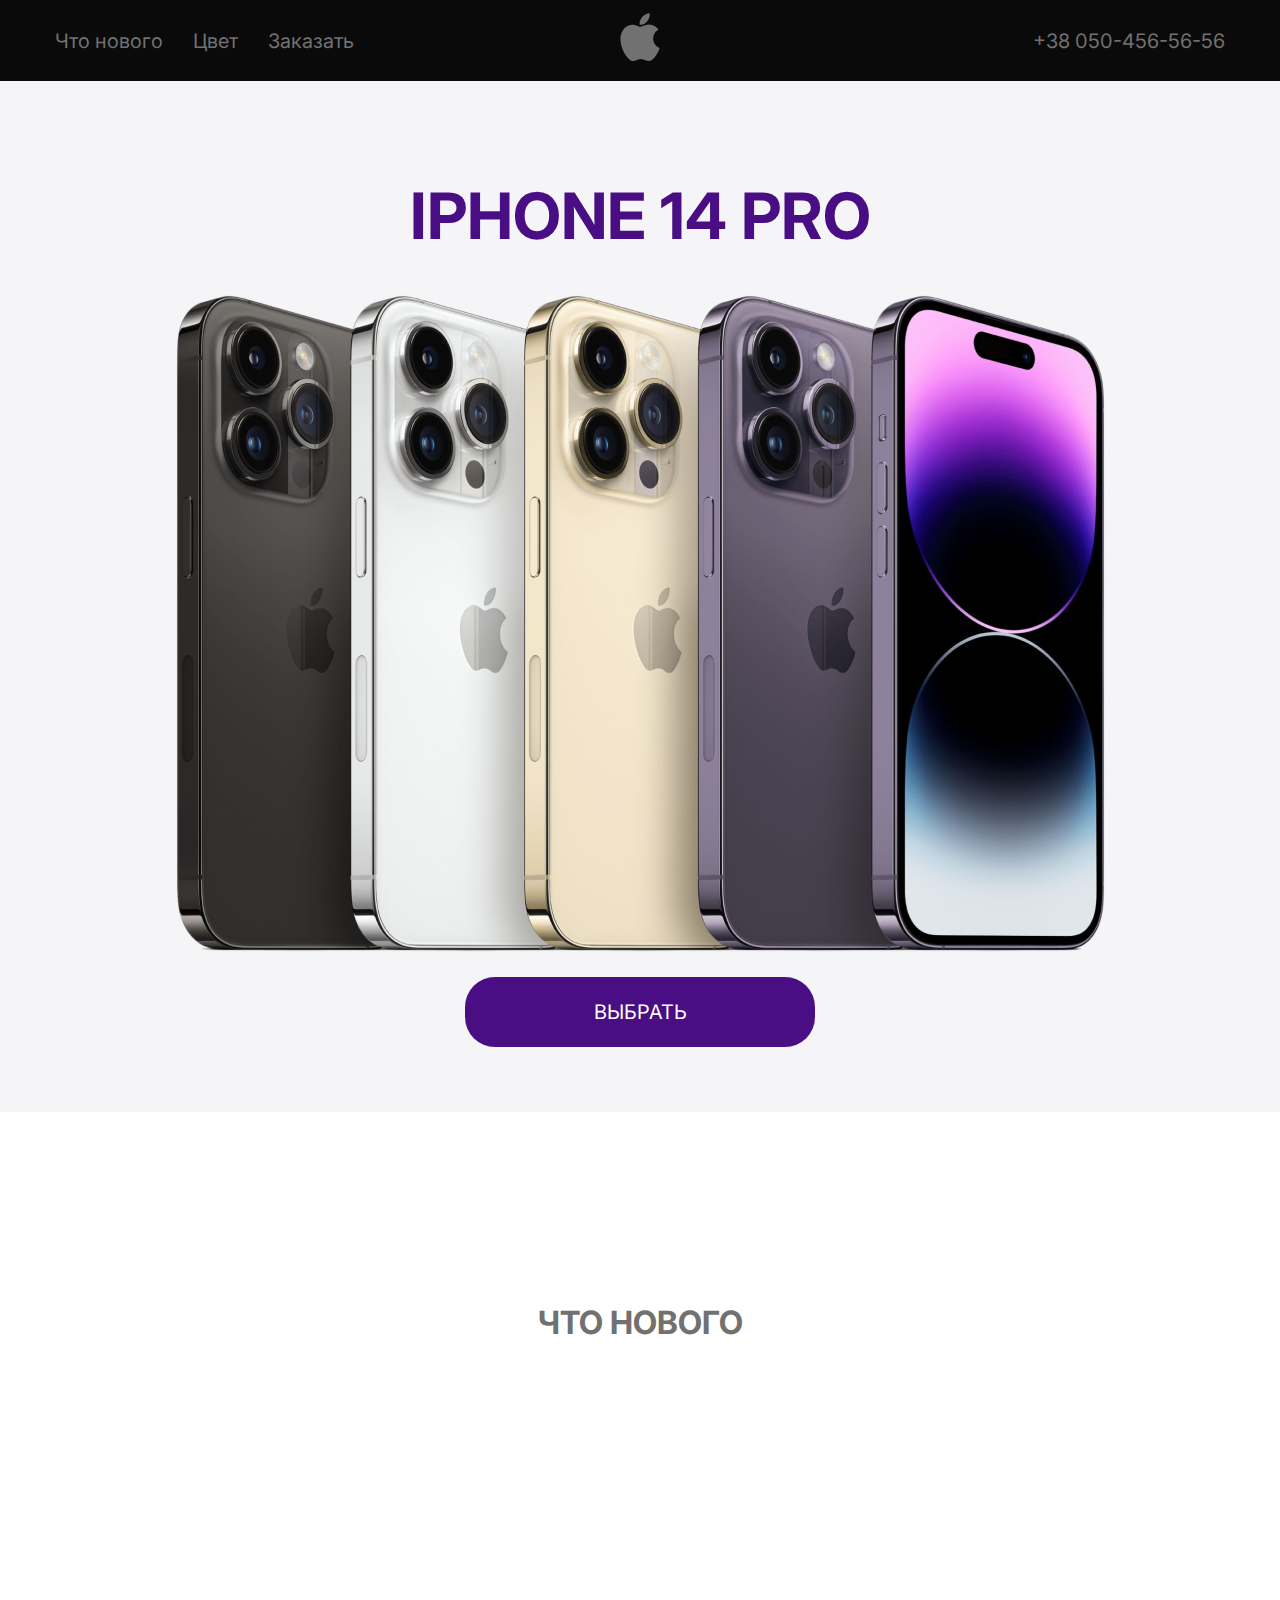
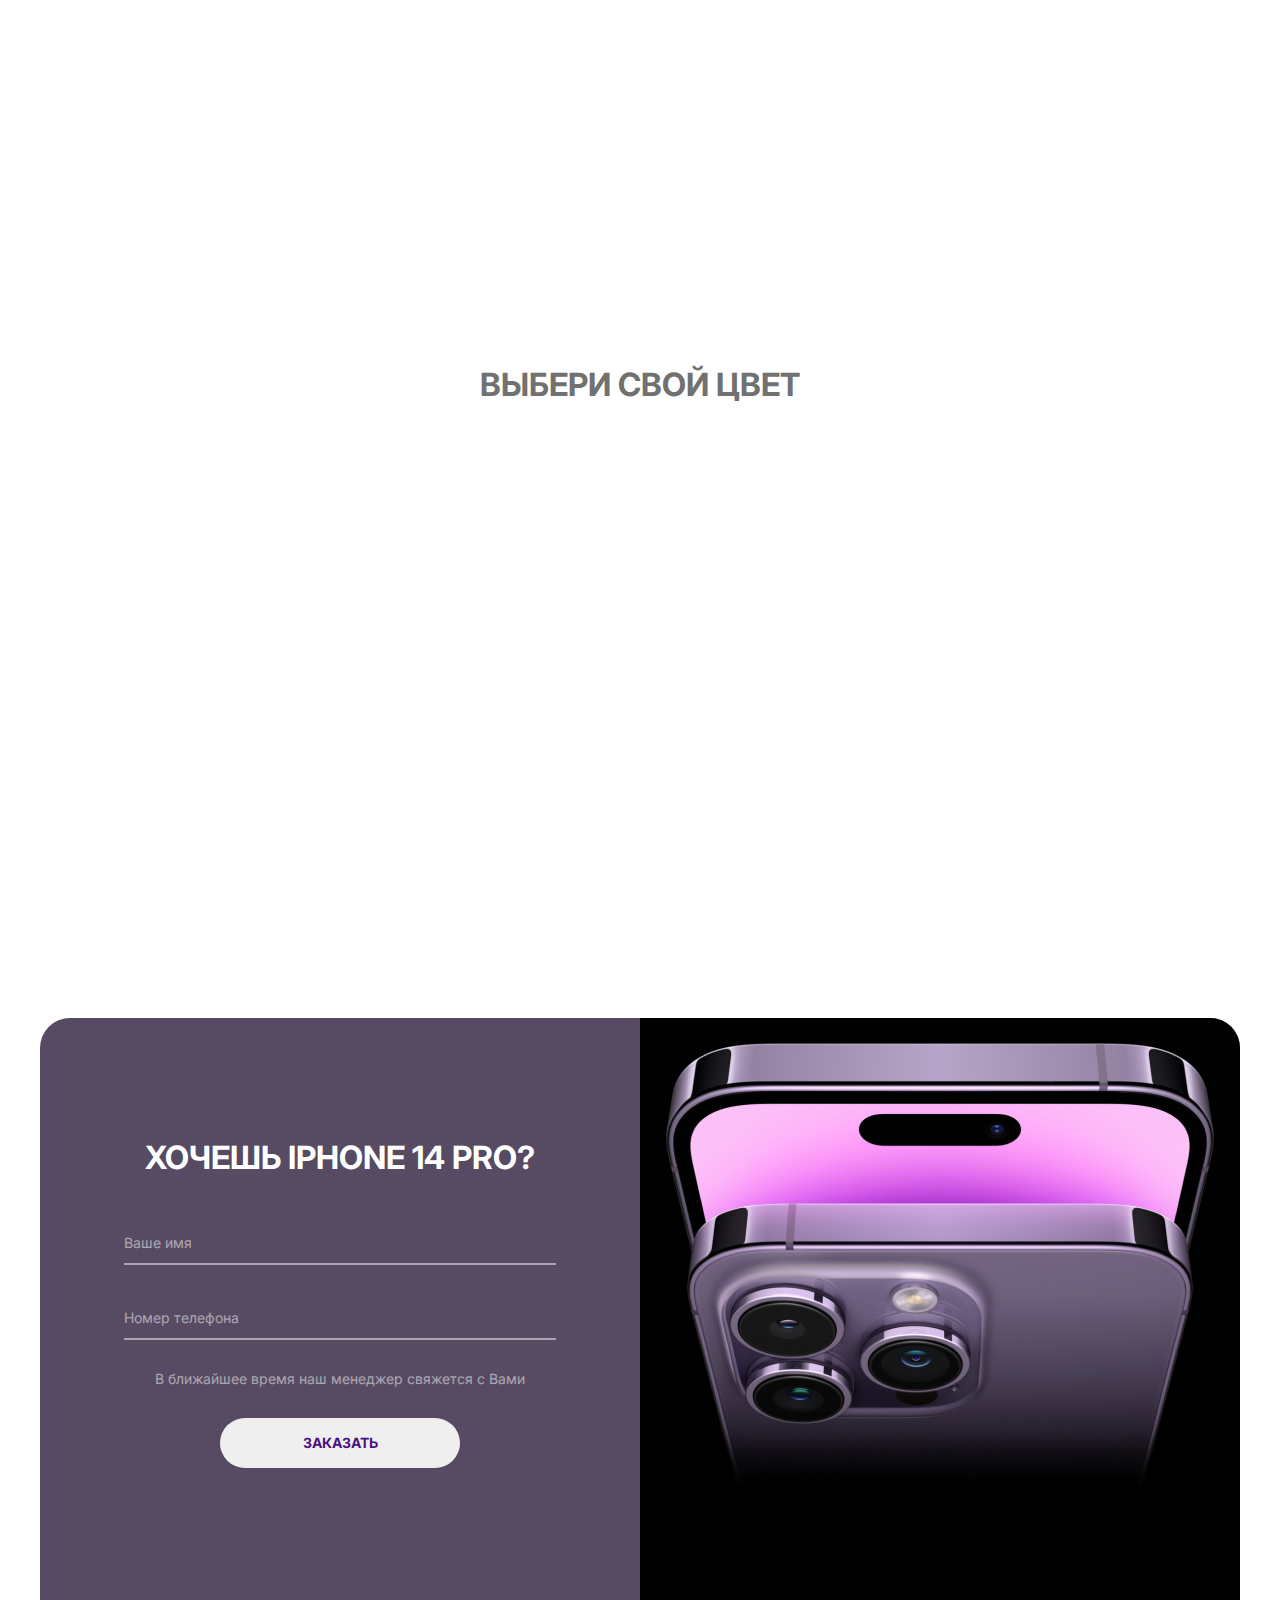
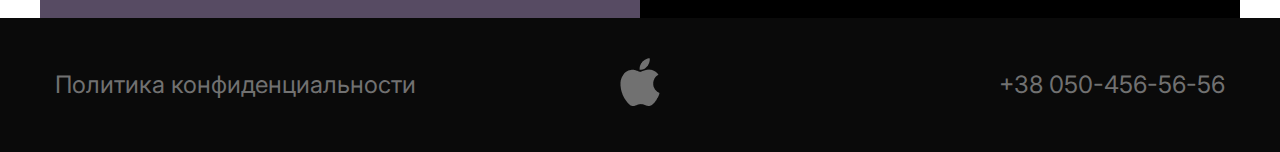
==== commit a35bc168: "Add files via upload" ====
--- a/PEPE/index.html
+++ b/PEPE/index.html
@@ -145,7 +145,7 @@
 		</footer>
 	</div>
 
-	<script src="/script.js"></script>
+	<script src="script.js"></script>
 </body>
 
 </html>